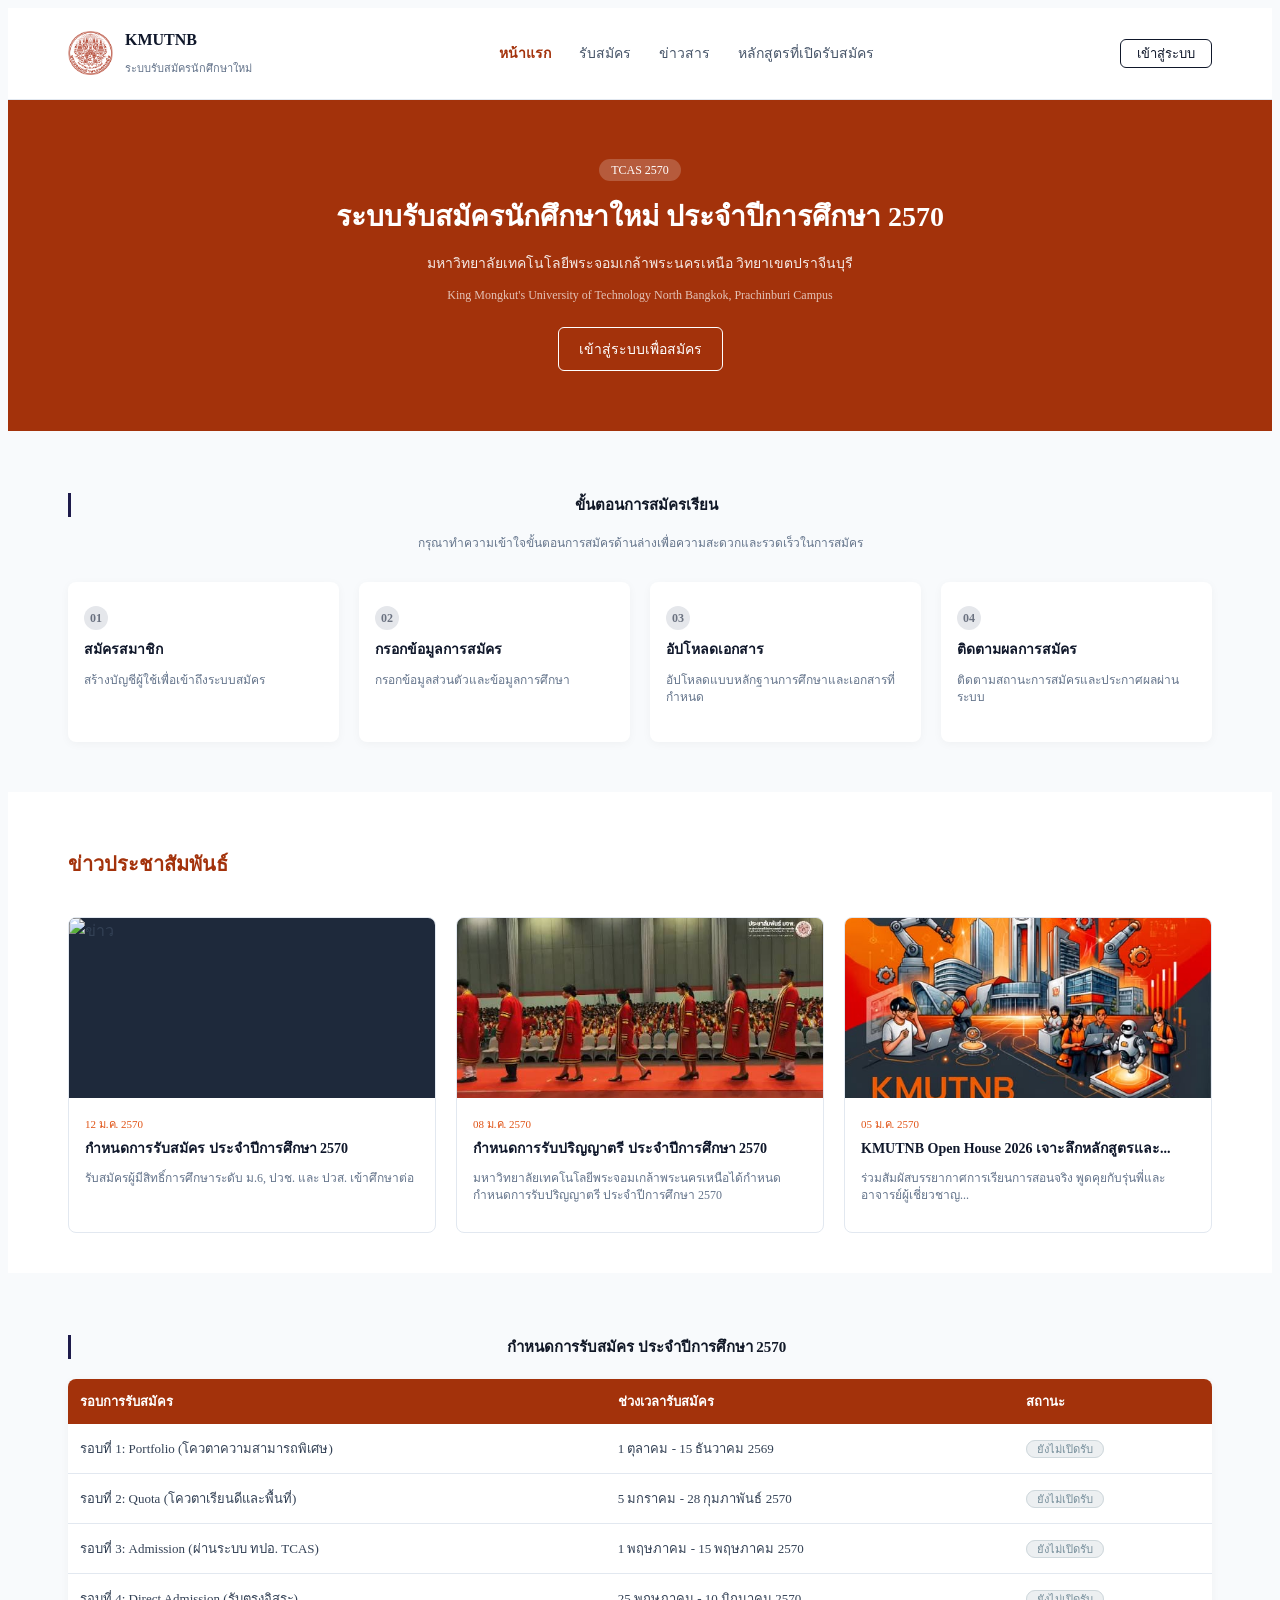
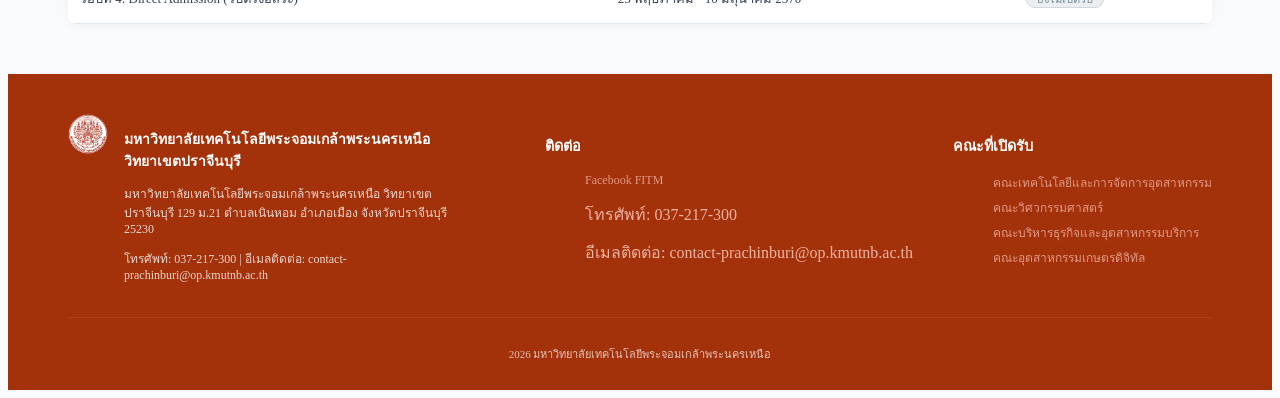
==== index.html @ 2d879f6e "A" ====
<!DOCTYPE html>
<html lang="th">
<head>
  <meta charset="UTF-8">
  <meta name="viewport" content="width=device-width, initial-scale=1.0">
  <title>ระบบรับสมัครนักศึกษาใหม่ - KMUTNB</title>
  <link rel="stylesheet" href="css/styless.css">
</head>
<body>


  <!-- HEADER NAVBAR -->
  <header class="topbar">
    <div class="brand">
      <img src="images/logo_kmutnb-(6).png" alt="KMUTNB Logo">
      <div class="topbar-text">
        <h1>KMUTNB</h1>
        <h2>ระบบรับสมัครนักศึกษาใหม่</h2>
      </div>
    </div>

    <!-- เมนูลิงก์เชื่อมไปหน้าต่างๆ ในโฟลเดอร์ -->
    <nav class="nav-link">
      <a href="index.html" class="active">หน้าแรก</a>
      <a href="register.html">รับสมัคร</a>
      <a href="news.html">ข่าวสาร</a>
      <a href="program.html">หลักสูตรที่เปิดรับสมัคร</a>
    </nav>

    <div class="nav-actions">
      <a href="login.html" class="btn-login">เข้าสู่ระบบ</a>
    </div>
  </header>

  <!-- HERO BANNER SECTION -->
  <section class="hero-section">
    <span class="tcas-tag">TCAS 2570</span>
    <h1>ระบบรับสมัครนักศึกษาใหม่ ประจำปีการศึกษา 2570</h1>
    <p class="university-name">มหาวิทยาลัยเทคโนโลยีพระจอมเกล้าพระนครเหนือ วิทยาเขตปราจีนบุรี</p>
    <p class="university-name-en">King Mongkut's University of Technology North Bangkok, Prachinburi Campus</p>
    
    <div class="hero-buttons">
      
      <a href="login.html" class="btn-hero-login">เข้าสู่ระบบเพื่อสมัคร</a>
    </div>
  </section>

  <!-- STEPS SECTION -->
  <section class="steps-section">
    <h2 class="section-title">ขั้นตอนการสมัครเรียน</h2>
    <p class="section-subtitle">กรุณาทำความเข้าใจขั้นตอนการสมัครด้านล่างเพื่อความสะดวกและรวดเร็วในการสมัคร</p>

    <div class="steps-grid">
      <div class="step-card">
        <span class="step-num">01</span>
        <h3>สมัครสมาชิก</h3>
        <p>สร้างบัญชีผู้ใช้เพื่อเข้าถึงระบบสมัคร</p>
      </div>
      <div class="step-card">
        <span class="step-num">02</span>
        <h3>กรอกข้อมูลการสมัคร</h3>
        <p>กรอกข้อมูลส่วนตัวและข้อมูลการศึกษา</p>
      </div>
      <div class="step-card">
        <span class="step-num">03</span>
        <h3>อัปโหลดเอกสาร</h3>
        <p>อัปโหลดแบบหลักฐานการศึกษาและเอกสารที่กำหนด</p>
      </div>
      <div class="step-card">
        <span class="step-num">04</span>
        <h3>ติดตามผลการสมัคร</h3>
        <p>ติดตามสถานะการสมัครและประกาศผลผ่านระบบ</p>
      </div>
    </div>
  </section>

  <!-- NEWS SECTION -->
  <section class="news-section">
    <div class="news-header">
      <h2>ข่าวประชาสัมพันธ์</h2>
    </div>

    <div class="news-grid">
      <div class="news-card">
        <div class="news-img-box">
          <img src="images/Timeline2570_1.jpg" alt="ข่าว">
        </div>
        <div class="news-content">
          <span class="news-date">12 ม.ค. 2570</span>
          <h3>กำหนดการรับสมัคร ประจำปีการศึกษา 2570</h3>
          <p>รับสมัครผู้มีสิทธิ์การศึกษาระดับ ม.6, ปวช. และ ปวส. เข้าศึกษาต่อ</p>
        </div>
      </div>

      <div class="news-card">
        <div class="news-img-box">
          <img src="images/รับปริญญา.jpg" alt="ข่าว">
        </div>
        <div class="news-content">
          <span class="news-date">08 ม.ค. 2570</span>
          <h3>กำหนดการรับปริญญาตรี ประจำปีการศึกษา 2570</h3>
          <p>มหาวิทยาลัยเทคโนโลยีพระจอมเกล้าพระนครเหนือได้กำหนดกำหนดการรับปริญญาตรี ประจำปีการศึกษา 2570</p>
        </div>
      </div>

      <div class="news-card">
        <div class="news-img-box">
          <img src="images/openhouse.jpg" alt="ข่าว">
        </div>
        <div class="news-content">
          <span class="news-date">05 ม.ค. 2570</span>
          <h3>KMUTNB Open House 2026 เจาะลึกหลักสูตรและ...</h3>
          <p>ร่วมสัมผัสบรรยากาศการเรียนการสอนจริง พูดคุยกับรุ่นพี่และอาจารย์ผู้เชี่ยวชาญ...
        </div>
      </div>
    </div>
  </section>

  <!-- SCHEDULE TABLE SECTION -->
  <section class="schedule-section">
    <h2 class="section-title">กำหนดการรับสมัคร ประจำปีการศึกษา 2570</h2>

    <table class="schedule-table">
      <thead>
        <tr>
          <th>รอบการรับสมัคร</th>
          <th>ช่วงเวลารับสมัคร</th>
          <th>สถานะ</th>
        </tr>
      </thead>
      <tbody>
        <tr>
          <td>รอบที่ 1: Portfolio (โควตาความสามารถพิเศษ)</td>
          <td>1 ตุลาคม - 15 ธันวาคม 2569</td>
          <td><span class="status-badge closed">ยังไม่เปิดรับ</span></td>
        </tr>
        <tr>
          <td>รอบที่ 2: Quota (โควตาเรียนดีและพื้นที่)</td>
          <td>5 มกราคม - 28 กุมภาพันธ์ 2570</td>
          <td><span class="status-badge closed">ยังไม่เปิดรับ</span></td>
        </tr>
        <tr>
          <td>รอบที่ 3: Admission (ผ่านระบบ ทปอ. TCAS)</td>
          <td>1 พฤษภาคม - 15 พฤษภาคม 2570</td>
          <td><span class="status-badge closed">ยังไม่เปิดรับ</span></td>
        </tr>
        <tr>
          <td>รอบที่ 4: Direct Admission (รับตรงอิสระ)</td>
          <td>25 พฤษภาคม - 10 มิถุนาคม 2570</td>
          <td><span class="status-badge closed">ยังไม่เปิดรับ</span></td>
        </tr>
      </tbody>
    </table>
  </section>

  <!-- FOOTER -->
  <footer>
    <div class="footer-container">
      <div class="footer-brand">
        <img src="images/logo_kmutnb-(6).png" alt="KMUTNB Logo">
        <div>
          <h3>มหาวิทยาลัยเทคโนโลยีพระจอมเกล้าพระนครเหนือ วิทยาเขตปราจีนบุรี</h3>
          <p>มหาวิทยาลัยเทคโนโลยีพระจอมเกล้าพระนครเหนือ วิทยาเขตปราจีนบุรี
            129 ม.21 ตำบลเนินหอม อำเภอเมือง จังหวัดปราจีนบุรี 25230
          </p>
          <p>โทรศัพท์: 037-217-300 | อีเมลติดต่อ: contact-prachinburi@op.kmutnb.ac.th</p>
        </div>
      </div>

      <div class="footer-links">
        <div class="footer-col">
          <h4>ติดต่อ</h4>
          <ul>
            <a href="https://www.facebook.com/FITM.KMUTNB?locale=th_TH" target="_blank"><li>Facebook FITM</li></a>
            <li><p>โทรศัพท์: 037-217-300</p></li>
            <li><p>อีเมลติดต่อ: contact-prachinburi@op.kmutnb.ac.th</p></li>
          </ul>
        </div>
        <div class="footer-col">
          <h4>คณะที่เปิดรับ</h4>
          <ul>
            <li><a href="courses.html">คณะเทคโนโลยีและการจัดการอุตสาหกรรม</a></li>
            <li><a href="courses.html">คณะวิศวกรรมศาสตร์</a></li>
            <li><a href="courses.html">คณะบริหารธุรกิจและอุตสาหกรรมบริการ</a></li>
            <li><a href="courses.html">คณะอุตสาหกรรมเกษตรดิจิทัล</a></li>
          </ul>
        </div>
      </div>
    </div>
    <div class="footer-bottom">
      <p> 2026 มหาวิทยาลัยเทคโนโลยีพระจอมเกล้าพระนครเหนือ</p>
    </div>
  </footer>

</body>
</html>
---- css/styless.css ----
/* ================= index ================= */
body {
  background-color: #f8fafc;
  color: #334155;
}

/* TOPBAR / NAVBAR */
.topbar {
  background-color: #ffffff;
  display: flex;
  justify-content: space-between;
  align-items: center;
  padding: 12px 60px;
  border-bottom: 1px solid #e2e8f0;
}

.brand {
  display: flex;
  align-items: center;
  gap: 12px;
}

.brand img {
  width: 45px;
  height: 45px;
  object-fit: contain;
}

.topbar-text h1 {
  font-size: 16px;
  color: #0f172a;
}

.topbar-text h2 {
  font-size: 11px;
  color: #64748b;
  font-weight: normal;
}

.nav-link {
  display: flex;
  gap: 28px;
}

.nav-link a {
  text-decoration: none;
  color: #475569;
  font-size: 14px;
}

.nav-link a.active,
.nav-link a:hover {
  color: #a3320b;
  font-weight: 600;
}

.btn-login {
  text-decoration: none;
  border: 1px solid #0f172a;
  color: #0f172a;
  padding: 6px 16px;
  border-radius: 6px;
  font-size: 13px;
  transition: all 0.2s;
}

.btn-login:hover {
  background-color: #0f172a;
  color: #ffffff;
}

/* HERO BANNER SECTION */
.hero-section {
  background-color: #a3320b; /* โทนสีแดงอิฐ/น้ำตาลแดง KMUTNB */
  color: #ffffff;
  text-align: center;
  padding: 60px 20px;
}

.tcas-tag {
  background-color: rgba(255, 255, 255, 0.2);
  padding: 4px 12px;
  border-radius: 20px;
  font-size: 12px;
}

.hero-section h1 {
  font-size: 28px;
  margin: 16px 0 8px;
}

.university-name {
  font-size: 14px;
  opacity: 0.9;
}

.university-name-en {
  font-size: 12px;
  opacity: 0.7;
  margin-bottom: 24px;
}

.hero-buttons {
  display: flex;
  justify-content: center;
  gap: 12px;
}

.btn-hero-apply {
  background-color: #e05315;
  color: #ffffff;
  padding: 10px 20px;
  border-radius: 6px;
  text-decoration: none;
  font-size: 14px;
  font-weight: 600;
}

.btn-hero-login {
  border: 1px solid #ffffff;
  color: #ffffff;
  padding: 10px 20px;
  border-radius: 6px;
  text-decoration: none;
  font-size: 14px;
}

/* STEPS SECTION */
.steps-section {
  padding: 50px 60px;
  text-align: center;
}

.section-title {
  font-size: 22px;
  color: #a3320b;
  margin-bottom: 6px;
}

.section-subtitle {
  font-size: 12px;
  color: #64748b;
  margin-bottom: 30px;
}

.steps-grid {
  display: flex;
  gap: 20px;
}

.step-card {
  flex: 1;
  background-color: #ffffff;
  padding: 24px 16px;
  border-radius: 8px;
  box-shadow: 0 2px 10px rgba(0, 0, 0, 0.04);
  text-align: left;
}

.step-num {
  font-size: 24px;
  font-weight: bold;
  color: #e05315;
}

.step-card h3 {
  font-size: 14px;
  margin: 8px 0;
  color: #0f172a;
}

.step-card p {
  font-size: 12px;
  color: #64748b;
  line-height: 1.4;
}

/* NEWS SECTION (ชุดโค้ดปรับปรุงสมบูรณ์) */
.news-section {
  padding: 40px 60px;
  background-color: #ffffff;
}

.news-header {
  display: flex;
  justify-content: space-between;
  align-items: center;
  margin-bottom: 20px;
}

.news-header h2 {
  font-size: 20px;
  color: #a3320b;
}

.view-all {
  color: #e05315;
  text-decoration: none;
  font-size: 13px;
  transition: color 0.2s ease;
}

.view-all:hover {
  color: #a3320b;
  text-decoration: underline;
}

.news-grid {
  display: flex;
  gap: 20px;
}

.news-card {
  flex: 1;
  border: 1px solid #e2e8f0;
  border-radius: 8px;
  overflow: hidden;
  background-color: #ffffff;
  transition: transform 0.2s ease, box-shadow 0.2s ease;
}

/* เอฟเฟกต์เมื่อวางเมาส์เหนือการ์ด */
.news-card:hover {
  transform: translateY(-4px);
  box-shadow: 0 10px 15px -3px rgba(0, 0, 0, 0.1);
}

/* ปรับปรุงกล่องและรูปภาพให้ขยายเต็มกรอบสวยงาม */
.news-img-box {
  width: 100%;
  height: 180px; /* ปรับความสูงกรอบรูปตามต้องการ */
  background-color: #1e293b;
  overflow: hidden;
}

.news-img-box img {
  width: 100%;
  height: 100%;
  object-fit: cover; /* ขยายภาพให้เต็มพื้นที่โดยไม่เสียสัดส่วน */
  object-position: center;
  display: block;
}

.news-content {
  padding: 16px;
}

.news-date {
  font-size: 11px;
  color: #e05315;
  font-weight: 500;
}

.news-content h3 {
  font-size: 14px;
  margin: 6px 0;
  color: #0f172a;
  line-height: 1.4;
}

.news-content p {
  font-size: 12px;
  color: #64748b;
  line-height: 1.4;
}

/* รองรับการแสดงผลบนสมาร์ตโฟน */
@media (max-width: 768px) {
  .news-section {
    padding: 24px 20px;
  }
  
  .news-grid {
    flex-direction: column;
  }
}

/* SCHEDULE SECTION */
.schedule-section {
  padding: 50px 60px;
  text-align: center;
}

.schedule-table {
  width: 100%;
  border-collapse: collapse;
  margin-top: 20px;
  background-color: #ffffff;
  border-radius: 8px;
  overflow: hidden;
  box-shadow: 0 2px 10px rgba(0, 0, 0, 0.04);
}

.schedule-table th {
  background-color: #a3320b;
  color: #ffffff;
  padding: 12px;
  font-size: 13px;
  text-align: left;
}

.schedule-table td {
  padding: 14px 12px;
  font-size: 13px;
  border-bottom: 1px solid #e2e8f0;
  text-align: left;
}

.status-badge {
  font-size: 11px;
  padding: 4px 8px;
  border-radius: 4px;
}

.status-badge.closed {
  background-color: #f1f5f9;
  color: #64748b;
}

/* FOOTER */
footer {
  background-color: #a3320b;
  color: #ffffff;
  padding: 40px 60px 16px;
}

.footer-container {
  display: flex;
  justify-content: space-between;
  gap: 40px;
  margin-bottom: 30px;
}

.footer-brand {
  display: flex;
  gap: 16px;
  max-width: 400px;
}

.footer-brand img {
  width: 40px;
  height: 40px;
}

.footer-brand h3 {
  font-size: 14px;
  margin-bottom: 6px;
}

.footer-brand p {
  font-size: 12px;
  opacity: 0.8;
  margin-bottom: 4px;
}

.footer-links {
  display: flex;
  gap: 40px;
}

.footer-col h4 {
  font-size: 13px;
  margin-bottom: 10px;
}

.footer-col ul {
  list-style: none;
}

.footer-col li {
  margin-bottom: 6px;
}

.footer-col a {
  color: #ffffff;
  opacity: 0.8;
  text-decoration: none;
  font-size: 12px;
}

.footer-bottom {
  text-align: center;
  border-top: 1px solid rgba(255, 255, 255, 0.1);
  padding-top: 16px;
  font-size: 11px;
  opacity: 0.7;
}
/* ================= register ================= */

body {
  background-color: #f8fafc;
  color: #334155;
}

/* HEADER & NAVBAR */
header {
  background-color: #ffffff;
  display: flex;
  justify-content: space-between;
  align-items: center;
  padding: 12px 60px;
  border-bottom: 1px solid #e2e8f0;
}

.brand {
  display: flex;
  align-items: center;
  gap: 12px;
}

/* คุมขนาดรูปตรามหาวิทยาลัย */
.brand img {
  width: 45px;
  height: 45px;
  object-fit: contain;
}

.brand-text {
  display: flex;
  flex-direction: column;
}

.brand-title {
  font-weight: 700;
  color: #1e293b;
  font-size: 15px;
}

.brand-subtitle {
  font-size: 11px;
  color: #64748b;
}

nav {
  display: flex;
  gap: 28px;
}

nav a {
  text-decoration: none;
  color: #475569;
  font-size: 14px;
}

nav a:hover {
  color: #0284c7;
}

.btn-login-nav {
  text-decoration: none;
  border: 1px solid #0f172a;
  color: #0f172a;
  padding: 6px 18px;
  border-radius: 6px;
  font-size: 13px;
  font-weight: 500;
  transition: all 0.2s;
}

.btn-login-nav:hover {
  background-color: #0f172a;
  color: #ffffff;
}

/* FORM CONTAINER CARD */
.container {
  display: flex;
  justify-content: center;
  align-items: center;
  padding: 40px 20px;
}

.card {
  background-color: #ffffff;
  width: 100%;
  max-width: 520px;
  padding: 36px 40px;
  border-radius: 12px;
  box-shadow: 0 4px 20px rgba(0, 0, 0, 0.04);
  text-align: center;
}

.card h2 {
  font-size: 22px;
  color: #0f172a;
  font-weight: 700;
  margin-bottom: 6px;
}

.card p.subtitle {
  font-size: 12px;
  color: #64748b;
  margin-bottom: 24px;
}

/* FORM INPUTS & LAYOUT */
.form-row {
  display: flex;
  gap: 16px;
  margin-bottom: 14px;
}

.form-group {
  flex: 1;
  text-align: left;
}

.form-group.full {
  margin-bottom: 14px;
}

label {
  display: block;
  font-size: 12px;
  font-weight: 600;
  color: #334155;
  margin-bottom: 6px;
}

input[type="text"],
input[type="email"],
input[type="tel"],
input[type="password"] {
  width: 100%;
  padding: 10px 12px;
  border: 1px solid #e2e8f0;
  border-radius: 6px;
  background-color: #f8fafc;
  font-size: 13px;
  color: #334155;
  outline: none;
  transition: border-color 0.2s;
}

input:focus {
  border-color: #0284c7;
  background-color: #ffffff;
}

/* CHECKBOX TERMS */
.terms {
  display: flex;
  align-items: center;
  gap: 8px;
  font-size: 12px;
  color: #475569;
  margin: 20px 0;
  text-align: left;
}

.terms label {
  margin: 0;
  font-weight: normal;
}

.terms input {
  accent-color: #e65100;
  width: 15px;
  height: 15px;
  cursor: pointer;
}

/* BUTTON & FOOTER LINK */
.btn-submit {
  width: 100%;
  padding: 12px;
  background-color: #e05315;
  color: #ffffff;
  border: none;
  border-radius: 6px;
  font-size: 14px;
  font-weight: 600;
  cursor: pointer;
  transition: background-color 0.2s;
}

.btn-submit:hover {
  background-color: #c8430a;
}

.login-link {
  margin-top: 18px;
  font-size: 12px;
  color: #64748b;
}

.login-link a {
  color: #0f172a;
  font-weight: 600;
  text-decoration: none;
}

.login-link a:hover {
  text-decoration: underline;
}


/* ================= PAGE PROGRAMS STYLES ================= */

/* Top Navigation Bar */
.top-nav {
    background-color: #222222;
    display: flex;
    justify-content: space-between;
    align-items: center;
    padding: 12px 40px;
}

.brand-logo {
    display: flex;
    align-items: center;
    gap: 10px;
    text-decoration: none;
    color: white;
    font-weight: bold;
}

.brand-logo .logo-icon {
    background-color: #e64a19;
    padding: 6px 8px;
    border-radius: 6px;
    font-size: 0.8rem;
}

.brand-logo small {
    display: block;
    font-size: 0.65rem;
    color: #aaa;
    font-weight: normal;
}

.nav-links {
    display: flex;
    gap: 20px;
}

.nav-links a {
    color: #ccc;
    text-decoration: none;
    font-size: 0.85rem;
}

.nav-links a.active, .nav-links a:hover {
    color: #ff6f43;
}

.btn-top-login {
    background-color: #e64a19;
    color: white;
    padding: 6px 18px;
    border-radius: 6px;
    text-decoration: none;
    font-size: 0.85rem;
}

/* Red Banner Section */
.program-hero {
    background-color: #a82b11;
    color: white;
    padding: 40px 20px;
}

.hero-inner {
    max-width: 1000px;
    margin: 0 auto;
}

.hero-inner h1 {
    font-size: 1.6rem;
    margin-bottom: 10px;
    font-weight: 600;
}

.hero-inner p {
    font-size: 0.85rem;
    color: #f1b2a4;
    line-height: 1.5;
}

/* Filter Section */
.filter-section {
    background-color: #ffffff;
    border-bottom: 1px solid #e0e0e0;
    padding: 15px 20px;
}

.filter-container {
    max-width: 1000px;
    margin: 0 auto;
    display: flex;
    gap: 12px;
}

.search-box {
    flex: 1.5;
    position: relative;
    display: flex;
    align-items: center;
}

.search-icon {
    position: absolute;
    left: 10px;
    font-size: 0.85rem;
    color: #888;
}

.search-box input {
    width: 100%;
    padding: 8px 10px 8px 32px;
    border: 1px solid #ccc;
    border-radius: 6px;
    font-size: 0.85rem;
}

.filter-select {
    flex: 1;
    padding: 8px 12px;
    border: 1px solid #ccc;
    border-radius: 6px;
    font-size: 0.82rem;
    color: #444;
    background-color: #fff;
}

/* Program Content Grid */
.program-content {
    background-color: #f4f5f7;
    padding: 30px 20px;
    min-height: 600px;
}

.cards-grid {
    max-width: 1000px;
    margin: 0 auto;
    display: grid;
    grid-template-columns: repeat(2, 1fr);
    gap: 20px;
}

/* Program Card Style */
.p-card {
    background: white;
    border-radius: 8px;
    padding: 20px;
    box-shadow: 0 1px 4px rgba(0,0,0,0.05);
    border: 1px solid #e8e8e8;
    display: flex;
    flex-direction: column;
}

.p-card-header {
    display: flex;
    justify-content: space-between;
    align-items: center;
    margin-bottom: 8px;
}

.faculty-name {
    font-size: 0.78rem;
    font-weight: 600;
}

.orange-text {
    color: #d84315;
}

.status-badge {
    font-size: 0.7rem;
    padding: 2px 10px;
    border-radius: 12px;
}

.status-badge.open {
    background-color: #e8f5e9;
    color: #2e7d32;
    border: 1px solid #c8e6c9;
}

.status-badge.closed {
    background-color: #eceff1;
    color: #78909c;
    border: 1px solid #cfd8dc;
}

.p-card h3 {
    font-size: 1.1rem;
    color: #111;
    margin-bottom: 4px;
}

.degree-text {
    font-size: 0.8rem;
    color: #666;
    margin-bottom: 12px;
}

.quota-info {
    font-size: 0.8rem;
    color: #555;
    margin-bottom: 20px;
    display: flex;
    align-items: center;
    gap: 6px;
}

.p-card-actions {
    display: grid;
    grid-template-columns: 1fr 1fr;
    gap: 10px;
    margin-top: auto;
}

.btn-outline {
    border: 1px solid #ccc;
    color: #333;
    text-align: center;
    padding: 8px;
    border-radius: 6px;
    text-decoration: none;
    font-size: 0.82rem;
}

.btn-filled {
    background-color: #e64a19;
    color: white;
    text-align: center;
    padding: 8px;
    border-radius: 6px;
    text-decoration: none;
    font-size: 0.82rem;
}

.btn-disabled {
    background-color: #b0bec5;
    color: white;
    border: none;
    padding: 8px;
    border-radius: 6px;
    font-size: 0.82rem;
    cursor: not-allowed;
}

/* Main Footer */
.main-footer {
    background-color: #a82b11;
    color: white;
    padding: 40px 20px;
}

.footer-inner {
    max-width: 1000px;
    margin: 0 auto;
    display: grid;
    grid-template-columns: 2fr 1fr 1fr 1fr;
    gap: 30px;
    font-size: 0.8rem;
}

.footer-col h4 {
    margin-bottom: 12px;
    font-size: 0.9rem;
}

.footer-col a {
    color: #f1b2a4;
    text-decoration: none;
    display: block;
    margin-bottom: 6px;
}

.footer-col p {
    color: #f1b2a4;
    margin-bottom: 6px;
    line-height: 1.4;
}

.brand-col .footer-logo {
    display: flex;
    align-items: center;
    gap: 8px;
    margin-bottom: 10px;
}

/* ================= LOGIN PAGE STYLES ================= */

.login-bg {
    background-color: #f4f6f9;
    min-height: 100vh;
    display: flex;
    flex-direction: column;
}

/* Header Navbar */
.login-nav {
    background-color: #ffffff;
    padding: 12px 50px;
    display: flex;
    justify-content: space-between;
    align-items: center;
    border-bottom: 1px solid #e5e7eb;
}

.logo-group {
    display: flex;
    align-items: center;
    gap: 12px;
    text-decoration: none;
}

.kmutnb-logo {
    height: 42px;
    width: auto;
}

.logo-text {
    display: flex;
    flex-direction: column;
}

.logo-text strong {
    color: #1e293b;
    font-size: 1rem;
    font-weight: 700;
    line-height: 1.2;
}

.logo-text span {
    color: #64748b;
    font-size: 0.75rem;
}

.nav-links-light {
    display: flex;
    gap: 24px;
}

.nav-links-light a {
    text-decoration: none;
    color: #334155;
    font-size: 0.88rem;
    font-weight: 500;
}

.nav-links-light a:hover {
    color: #e64a19;
}

/* Login Card Center Container */
.login-container {
    flex: 1;
    display: flex;
    justify-content: center;
    align-items: center;
    padding: 40px 20px;
}

.login-card {
    background: #ffffff;
    width: 100%;
    max-width: 440px;
    padding: 36px 32px;
    border-radius: 16px;
    box-shadow: 0 4px 20px rgba(0, 0, 0, 0.04);
    border: 1px solid #f1f5f9;
}

.login-card h2 {
    color: #0f172a;
    font-size: 1.4rem;
    font-weight: 700;
    text-align: center;
    margin-bottom: 6px;
}

.login-card .subtitle {
    color: #64748b;
    font-size: 0.78rem;
    text-align: center;
    margin-bottom: 24px;
}

/* Form Styles */
.login-card .form-group {
    margin-bottom: 18px;
}

.login-card label {
    display: block;
    font-size: 0.82rem;
    font-weight: 600;
    color: #1e293b;
    margin-bottom: 6px;
}

.login-card label span {
    color: #ef4444;
}

.login-card input[type="text"],
.login-card input[type="password"] {
    width: 100%;
    padding: 10px 14px;
    border: 1px solid #e2e8f0;
    border-radius: 8px;
    background-color: #f8fafc;
    font-size: 0.85rem;
    color: #334155;
    outline: none;
    transition: all 0.2s;
}

.login-card input[type="text"]:focus,
.login-card input[type="password"]:focus {
    border-color: #e64a19;
    background-color: #ffffff;
}

/* Password Input with Eye Icon */
.label-row {
    display: flex;
    justify-content: space-between;
    align-items: center;
}

.forgot-link {
    font-size: 0.75rem;
    color: #d97706;
    text-decoration: none;
}

.password-input-wrapper {
    position: relative;
    display: flex;
    align-items: center;
}

.eye-icon {
    position: absolute;
    right: 12px;
    color: #64748b;
    font-size: 0.9rem;
    cursor: pointer;
}

/* Checkbox Remember Me */
.remember-group {
    margin-bottom: 22px;
}

.custom-checkbox {
    display: flex;
    align-items: center;
    gap: 8px;
    font-size: 0.78rem;
    color: #475569;
    cursor: pointer;
    user-select: none;
}

.custom-checkbox input {
    accent-color: #e64a19;
    width: 15px;
    height: 15px;
}

/* Buttons and Footer */
.btn-submit {
    width: 100%;
    background-color: #d9531e;
    color: #ffffff;
    border: none;
    padding: 11px;
    border-radius: 8px;
    font-size: 0.9rem;
    font-weight: 600;
    cursor: pointer;
    transition: background 0.2s;
}

.btn-submit:hover {
    background-color: #b83f12;
}

.login-footer {
    text-align: center;
    margin-top: 20px;
    font-size: 0.78rem;
    color: #64748b;
}

.login-footer a {
    color: #1e293b;
    font-weight: 600;
    text-decoration: none;
}

.login-footer a:hover {
    color: #e64a19;
}

/* ================= DASHBOARD TOP NAV NO SIDEBAR STYLES ================= */

.dashboard-bg {
    background-color: #f4f6f9;
    margin: 0;
    padding: 0;
    font-family: 'Sarabun', sans-serif;
}

/* Header Top Nav */
.top-nav {
    background-color: #222222;
    display: flex;
    justify-content: space-between;
    align-items: center;
    padding: 12px 40px;
}

.brand-logo {
    display: flex;
    align-items: center;
    gap: 10px;
    text-decoration: none;
    color: white;
    font-weight: bold;
}

.brand-logo .logo-icon {
    background-color: #e64a19;
    padding: 6px 8px;
    border-radius: 6px;
    font-size: 0.8rem;
}

.brand-logo small {
    display: block;
    font-size: 0.65rem;
    color: #aaa;
    font-weight: normal;
}

.nav-links {
    display: flex;
    gap: 24px;
}

.nav-links a {
    color: #ccc;
    text-decoration: none;
    font-size: 0.88rem;
}

.nav-links a.active, .nav-links a:hover {
    color: #ff6f43;
    font-weight: 600;
}

.top-user-actions {
    display: flex;
    align-items: center;
    gap: 16px;
}

.user-display {
    color: #e2e8f0;
    font-size: 0.82rem;
}

.btn-top-logout {
    background-color: #383838;
    color: #ccc;
    padding: 6px 14px;
    border-radius: 6px;
    text-decoration: none;
    font-size: 0.82rem;
    transition: background 0.2s;
}

.btn-top-logout:hover {
    background-color: #e64a19;
    color: white;
}

/* Layout Center Container */
.dashboard-container-full {
    padding: 30px 20px;
}

.dashboard-inner {
    max-width: 1000px;
    margin: 0 auto;
}

/* Sub Header Bar */
.dash-topbar {
    display: flex;
    justify-content: space-between;
    align-items: center;
    margin-bottom: 20px;
}

.page-title {
    font-size: 1.3rem;
    font-weight: 700;
    color: #0f172a;
    margin: 0;
}

.topbar-actions {
    display: flex;
    align-items: center;
    gap: 12px;
}

.btn-icon {
    background: #ffffff;
    border: 1px solid #e2e8f0;
    width: 36px;
    height: 36px;
    border-radius: 50%;
    cursor: pointer;
    display: flex;
    align-items: center;
    justify-content: center;
    font-size: 0.9rem;
}

.academic-year-badge {
    background-color: #e0e7ff;
    color: #3730a3;
    font-size: 0.75rem;
    font-weight: 600;
    padding: 6px 14px;
    border-radius: 20px;
}

/* Welcome Banner */
.welcome-banner {
    background-color: #d9531e;
    color: #ffffff;
    border-radius: 12px;
    padding: 24px 28px;
    display: flex;
    justify-content: space-between;
    align-items: center;
    margin-bottom: 24px;
}

.banner-info h2 {
    font-size: 1.15rem;
    font-weight: 700;
    margin: 0 0 6px 0;
}

.banner-info p {
    font-size: 0.8rem;
    color: #fbe8e0;
    margin: 0;
}

.banner-badge {
    font-size: 2.2rem;
    background: rgba(255, 255, 255, 0.15);
    width: 56px;
    height: 56px;
    border-radius: 50%;
    display: flex;
    align-items: center;
    justify-content: center;
}

/* Status Cards Grid */
.status-cards-grid {
    display: grid;
    grid-template-columns: repeat(3, 1fr);
    gap: 16px;
    margin-bottom: 24px;
}

.status-card {
    background: #ffffff;
    border-radius: 12px;
    padding: 20px;
    border: 1px solid #e2e8f0;
}

.card-header {
    display: flex;
    justify-content: space-between;
    align-items: center;
    margin-bottom: 12px;
}

.card-subtitle {
    font-size: 0.75rem;
    color: #64748b;
}

.badge {
    font-size: 0.68rem;
    padding: 3px 8px;
    border-radius: 6px;
    font-weight: 600;
}

.badge-pending { background-color: #fef3c7; color: #b45309; }
.badge-info { background-color: #dbeafe; color: #1d4ed8; }
.badge-danger { background-color: #fee2e2; color: #dc2626; }

.card-title {
    font-size: 0.95rem;
    font-weight: 700;
    color: #0f172a;
    margin: 0 0 4px 0;
}

.card-description {
    font-size: 0.75rem;
    color: #64748b;
    margin: 0;
}

/* Details Grid */
.dashboard-details-grid {
    display: grid;
    grid-template-columns: 1.2fr 1fr;
    gap: 20px;
}

.panel-card {
    background: #ffffff;
    border-radius: 12px;
    padding: 20px 24px;
    border: 1px solid #e2e8f0;
}

.panel-title {
    font-size: 0.92rem;
    color: #0f172a;
    font-weight: 700;
    margin: 0 0 16px 0;
}

/* Shortcuts */
.shortcut-list {
    display: flex;
    flex-direction: column;
    gap: 12px;
}

.shortcut-item {
    display: flex;
    align-items: center;
    background-color: #f8fafc;
    padding: 12px 16px;
    border-radius: 10px;
    gap: 14px;
}

.shortcut-icon {
    width: 38px;
    height: 38px;
    border-radius: 8px;
    display: flex;
    align-items: center;
    justify-content: center;
    font-size: 1.05rem;
}

.icon-bg-purple { background-color: #f3e8ff; }
.icon-bg-orange { background-color: #ffedd5; }
.icon-bg-green  { background-color: #dcfce7; }

.shortcut-details { flex: 1; }

.shortcut-details strong {
    display: block;
    font-size: 0.82rem;
    color: #1e293b;
    margin-bottom: 2px;
}

.shortcut-details p {
    font-size: 0.72rem;
    color: #64748b;
    margin: 0;
}

.btn-action {
    padding: 6px 14px;
    border-radius: 6px;
    color: #ffffff;
    font-size: 0.75rem;
    font-weight: 600;
    text-decoration: none;
}

.btn-primary { background-color: #1e1b4b; }
.btn-accent  { background-color: #d9531e; }
.btn-success { background-color: #15803d; }

/* Activity Timeline */
.activity-timeline {
    list-style: none;
    padding: 0;
    margin: 0;
}

.timeline-item {
    display: flex;
    gap: 12px;
    margin-bottom: 18px;
}

.timeline-marker {
    width: 8px;
    height: 8px;
    background-color: #d9531e;
    border-radius: 50%;
    margin-top: 5px;
    flex-shrink: 0;
}

.activity-text {
    font-size: 0.78rem;
    color: #1e293b;
    font-weight: 600;
    margin: 0 0 2px 0;
}

.activity-time {
    font-size: 0.7rem;
    color: #94a3b8;
}



/*==========app======/*
body {
    background-color: #F4F6F9;
    color: #333333;
    padding: 24px;
    display: flex;
    justify-content: center;
}

/* Container Frame (1440x900 Scale Alignment) */
.app-container {
    width: 100%;
    max-width: 1200px;
    background: #FFFFFF;
    border-radius: 12px;
    padding: 32px;
    box-shadow: 0 4px 20px rgba(0, 0, 0, 0.03);
    border: 1px solid #E5E7EB;
}

/* 2. Header Style */
.app-header {
    display: flex;
    justify-content: space-between;
    align-items: center;
    margin-bottom: 24px;
}

.app-title {
    font-size: 20px;
    font-weight: 700;
    color: #111827;
}

.header-right {
    display: flex;
    align-items: center;
    gap: 12px;
}

.icon-btn {
    background: #F3F4F6;
    border: none;
    width: 36px;
    height: 36px;
    border-radius: 50%;
    display: flex;
    align-items: center;
    justify-content: center;
    cursor: pointer;
}

.bell-icon {
    display: inline-block;
    width: 14px;
    height: 14px;
    border: 2px solid #4B5563;
    border-radius: 50% 50% 0 0;
    position: relative;
}

.badge-year {
    background-color: #EEF2FF;
    color: #3730A3;
    font-size: 12px;
    font-weight: 600;
    padding: 6px 12px;
    border-radius: 20px;
}

/* 3. Step Wizard Bar */
.step-wizard {
    display: flex;
    align-items: center;
    background: #FAFAFA;
    border-radius: 30px;
    padding: 8px 16px;
    margin-bottom: 32px;
    border: 1px solid #F3F4F6;
}

.step-item {
    display: flex;
    align-items: center;
    gap: 8px;
    flex: 1;
    justify-content: center;
    color: #9CA3AF;
    font-size: 13px;
    font-weight: 500;
}

.step-item.active {
    color: #1E1B4B;
    font-weight: 700;
}

.step-num {
    width: 24px;
    height: 24px;
    border-radius: 50%;
    background: #E5E7EB;
    color: #6B7280;
    display: flex;
    align-items: center;
    justify-content: center;
    font-size: 12px;
}

.step-item.active .step-num {
    background: #1E1B4B;
    color: #FFFFFF;
}

.step-arrow {
    margin-left: auto;
    color: #D1D5DB;
}

/* 4. Form Layout Grid */
.form-card-container {
    background: #FFFFFF;
}

.form-section {
    margin-bottom: 28px;
}

.section-title {
    font-size: 15px;
    font-weight: 700;
    color: #111827;
    margin-bottom: 16px;
    padding-left: 10px;
    border-left: 3px solid #1E1B4B;
}

.section-divider {
    border: none;
    border-top: 1px solid #F3F4F6;
    margin: 28px 0;
}

.grid-3-cols {
    display: grid;
    grid-template-columns: 1fr 2fr 2fr;
    gap: 16px;
    margin-bottom: 16px;
}

.grid-2-cols {
    display: grid;
    grid-template-columns: 1fr 1fr;
    gap: 16px;
    margin-bottom: 16px;
}

.form-group {
    display: flex;
    flex-direction: column;
    gap: 6px;
}

.form-group.full-width {
    margin-bottom: 16px;
}

.form-group label {
    font-size: 12px;
    color: #4B5563;
    font-weight: 500;
}

/* Form Controls Input / Select */
.form-control {
    width: 100%;
    height: 40px;
    padding: 0 12px;
    background-color: #F8FAFC;
    border: 1px solid #E2E8F0;
    border-radius: 6px;
    font-size: 13px;
    color: #1E293B;
    outline: none;
    transition: all 0.2s ease;
}

.form-control:focus {
    background-color: #FFFFFF;
    border-color: #C83B1E;
    box-shadow: 0 0 0 2px rgba(200, 59, 30, 0.1);
}

/* Custom Radio Group */
.radio-group {
    display: flex;
    align-items: center;
    gap: 24px;
    height: 40px;
}

.radio-label {
    display: flex;
    align-items: center;
    gap: 8px;
    font-size: 13px;
    color: #374151;
    cursor: pointer;
}

.radio-label input[type="radio"] {
    accent-color: #1E1B4B;
    width: 16px;
    height: 16px;
}

/* 5. Buttons Styling */
.form-actions {
    display: flex;
    justify-content: space-between;
    align-items: center;
    margin-top: 32px;
    padding-top: 20px;
}

.btn-outline {
    background: #FFFFFF;
    border: 1px solid #E5E7EB;
    color: #6B7280;
    padding: 10px 20px;
    border-radius: 6px;
    font-size: 13px;
    font-weight: 500;
    cursor: pointer;
}

.btn-outline:hover {
    background: #F9FAFB;
}

.btn-primary-orange {
    background: #D94625;
    border: none;
    color: #FFFFFF;
    padding: 10px 28px;
    border-radius: 6px;
    font-size: 13px;
    font-weight: 600;
    cursor: pointer;
}

.btn-primary-orange:hover {
    background: #C83B1E;
}



/* ================= PAGE PROGRAMS STYLES ================= */

/* Top Navigation Bar */
.top-nav {
    background-color: #222222;
    display: flex;
    justify-content: space-between;
    align-items: center;
    padding: 12px 40px;
}

.brand-logo {
    display: flex;
    align-items: center;
    gap: 10px;
    text-decoration: none;
    color: white;
    font-weight: bold;
}

.brand-logo .logo-icon {
    background-color: #e64a19;
    padding: 6px 8px;
    border-radius: 6px;
    font-size: 0.8rem;
}

.brand-logo small {
    display: block;
    font-size: 0.65rem;
    color: #aaa;
    font-weight: normal;
}

.nav-links {
    display: flex;
    gap: 20px;
}

.nav-links a {
    color: #ccc;
    text-decoration: none;
    font-size: 0.85rem;
}

.nav-links a.active, .nav-links a:hover {
    color: #ff6f43;
}

.btn-top-login {
    background-color: #e64a19;
    color: white;
    padding: 6px 18px;
    border-radius: 6px;
    text-decoration: none;
    font-size: 0.85rem;
}

/* Red Banner Section */
.program-hero {
    background-color: #a82b11;
    color: white;
    padding: 40px 20px;
}

.hero-inner {
    max-width: 1000px;
    margin: 0 auto;
}

.hero-inner h1 {
    font-size: 1.6rem;
    margin-bottom: 10px;
    font-weight: 600;
}

.hero-inner p {
    font-size: 0.85rem;
    color: #f1b2a4;
    line-height: 1.5;
}

/* Filter Section */
.filter-section {
    background-color: #ffffff;
    border-bottom: 1px solid #e0e0e0;
    padding: 15px 20px;
}

.filter-container {
    max-width: 1000px;
    margin: 0 auto;
    display: flex;
    gap: 12px;
}

.search-box {
    flex: 1.5;
    position: relative;
    display: flex;
    align-items: center;
}

.search-icon {
    position: absolute;
    left: 10px;
    font-size: 0.85rem;
    color: #888;
}

.search-box input {
    width: 100%;
    padding: 8px 10px 8px 32px;
    border: 1px solid #ccc;
    border-radius: 6px;
    font-size: 0.85rem;
}

.filter-select {
    flex: 1;
    padding: 8px 12px;
    border: 1px solid #ccc;
    border-radius: 6px;
    font-size: 0.82rem;
    color: #444;
    background-color: #fff;
}

/* Program Content Grid */
.program-content {
    background-color: #f4f5f7;
    padding: 30px 20px;
    min-height: 600px;
}

.cards-grid {
    max-width: 1000px;
    margin: 0 auto;
    display: grid;
    grid-template-columns: repeat(2, 1fr);
    gap: 20px;
}

/* Program Card Style */
.p-card {
    background: white;
    border-radius: 8px;
    padding: 20px;
    box-shadow: 0 1px 4px rgba(0,0,0,0.05);
    border: 1px solid #e8e8e8;
    display: flex;
    flex-direction: column;
}

.p-card-header {
    display: flex;
    justify-content: space-between;
    align-items: center;
    margin-bottom: 8px;
}

.faculty-name {
    font-size: 0.78rem;
    font-weight: 600;
}

.orange-text {
    color: #d84315;
}

.status-badge {
    font-size: 0.7rem;
    padding: 2px 10px;
    border-radius: 12px;
}

.status-badge.open {
    background-color: #e8f5e9;
    color: #2e7d32;
    border: 1px solid #c8e6c9;
}

.status-badge.closed {
    background-color: #eceff1;
    color: #78909c;
    border: 1px solid #cfd8dc;
}

.p-card h3 {
    font-size: 1.1rem;
    color: #111;
    margin-bottom: 4px;
}

.degree-text {
    font-size: 0.8rem;
    color: #666;
    margin-bottom: 12px;
}

.quota-info {
    font-size: 0.8rem;
    color: #555;
    margin-bottom: 20px;
    display: flex;
    align-items: center;
    gap: 6px;
}

.p-card-actions {
    display: grid;
    grid-template-columns: 1fr 1fr;
    gap: 10px;
    margin-top: auto;
}

.btn-outline {
    border: 1px solid #ccc;
    color: #333;
    text-align: center;
    padding: 8px;
    border-radius: 6px;
    text-decoration: none;
    font-size: 0.82rem;
}

.btn-filled {
    background-color: #e64a19;
    color: white;
    text-align: center;
    padding: 8px;
    border-radius: 6px;
    text-decoration: none;
    font-size: 0.82rem;
}

.btn-disabled {
    background-color: #b0bec5;
    color: white;
    border: none;
    padding: 8px;
    border-radius: 6px;
    font-size: 0.82rem;
    cursor: not-allowed;
}

/* Main Footer */
.main-footer {
    background-color: #a82b11;
    color: white;
    padding: 40px 20px;
}

.footer-inner {
    max-width: 1000px;
    margin: 0 auto;
    display: grid;
    grid-template-columns: 2fr 1fr 1fr 1fr;
    gap: 30px;
    font-size: 0.8rem;
}

.footer-col h4 {
    margin-bottom: 12px;
    font-size: 0.9rem;
}

.footer-col a {
    color: #f1b2a4;
    text-decoration: none;
    display: block;
    margin-bottom: 6px;
}

.footer-col p {
    color: #f1b2a4;
    margin-bottom: 6px;
    line-height: 1.4;
}

.brand-col .footer-logo {
    display: flex;
    align-items: center;
    gap: 8px;
    margin-bottom: 10px;
}

/* ปรับขนาดรูปภาพ */
.detail-img {
  width: 60%;          /* ปรับความกว้าง */
  max-width: 800px;    /* จำกัดขนาด */
  height: auto;        /* สัดส่วนภาพ */
  display: block;
  margin: 20px auto;   /* กลางจอ */
}

/* ปุ่มย้อนกลับมุมล่างซ้าย */
.back-button {
  position: fixed;     /* ไว้มุมล่างซ้าย */
  bottom: 20px;
  left: 20px;
  display: block;
  width: fit-content;
  padding: 10px 20px;
  background-color: #ff6600;
  color: white;
  text-decoration: none;
  border-radius: 8px;
}

.back-button:hover {
  background-color: #cc5200;
}
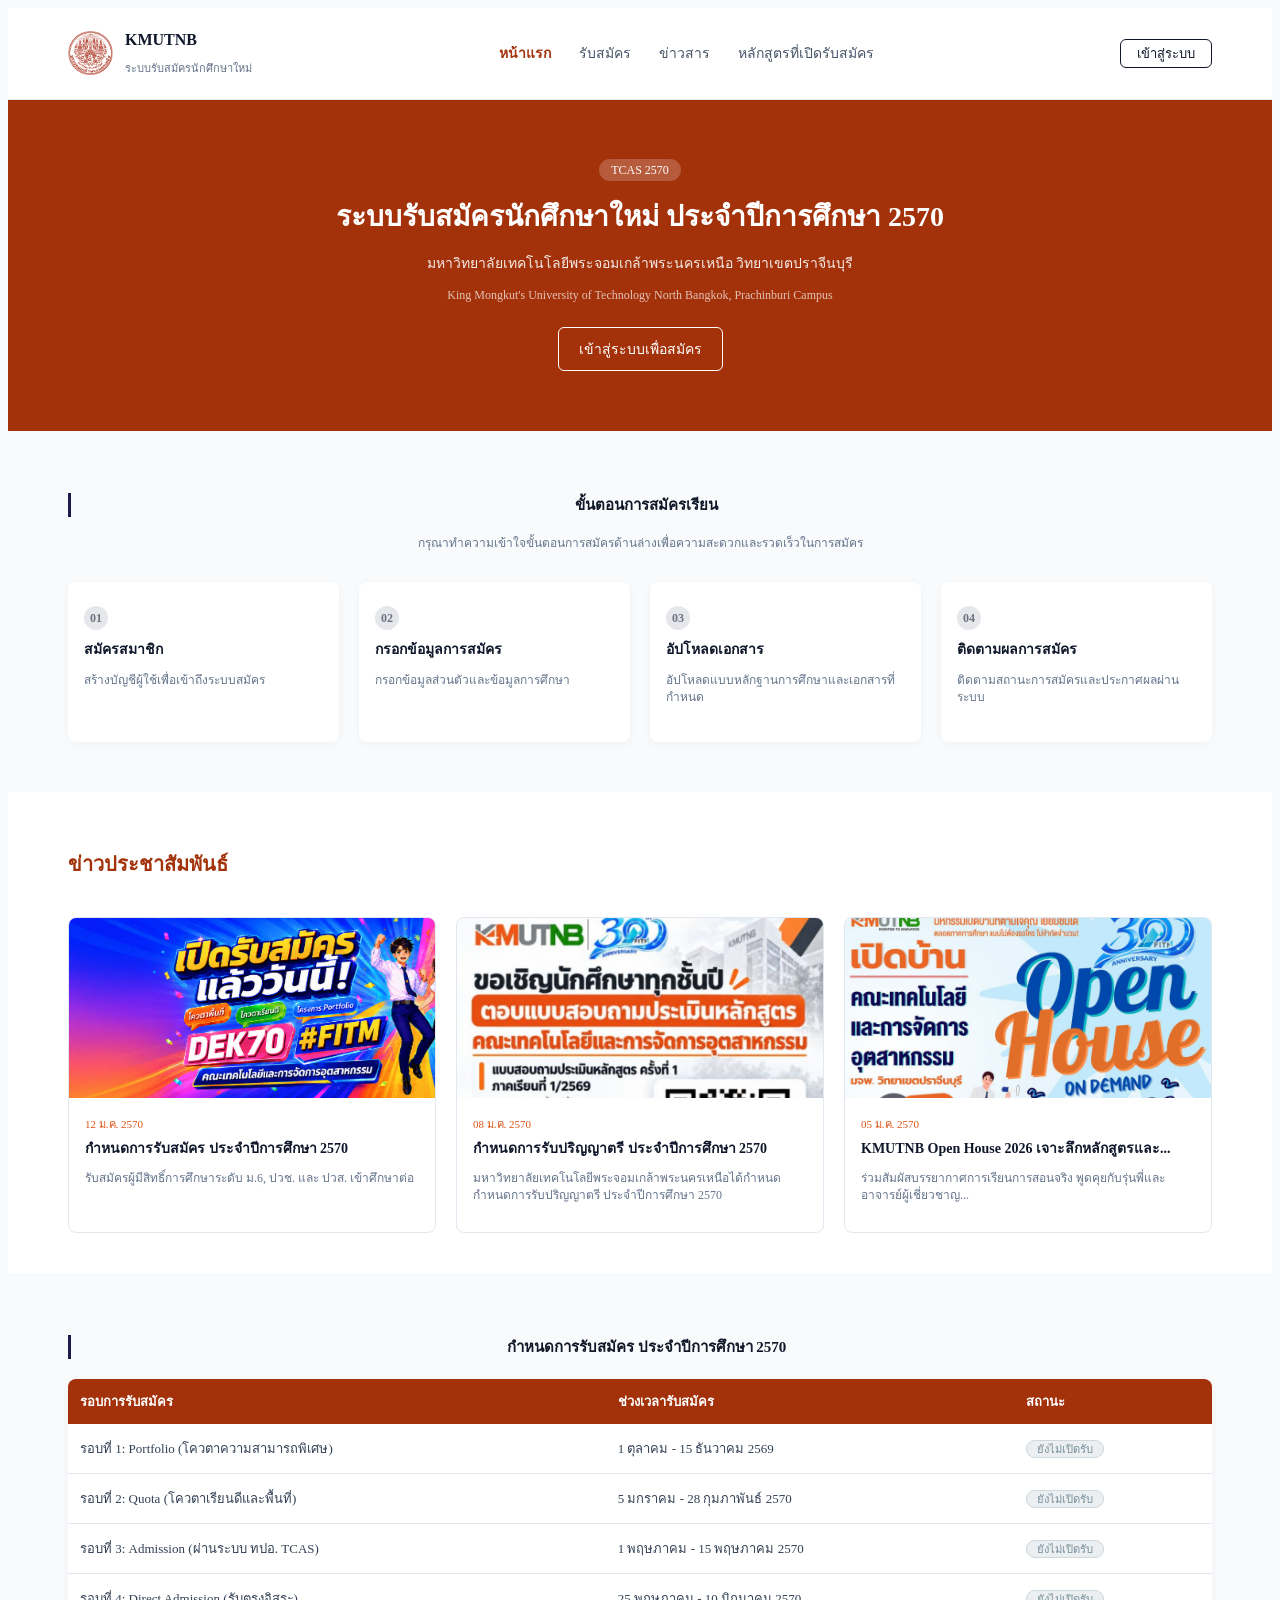
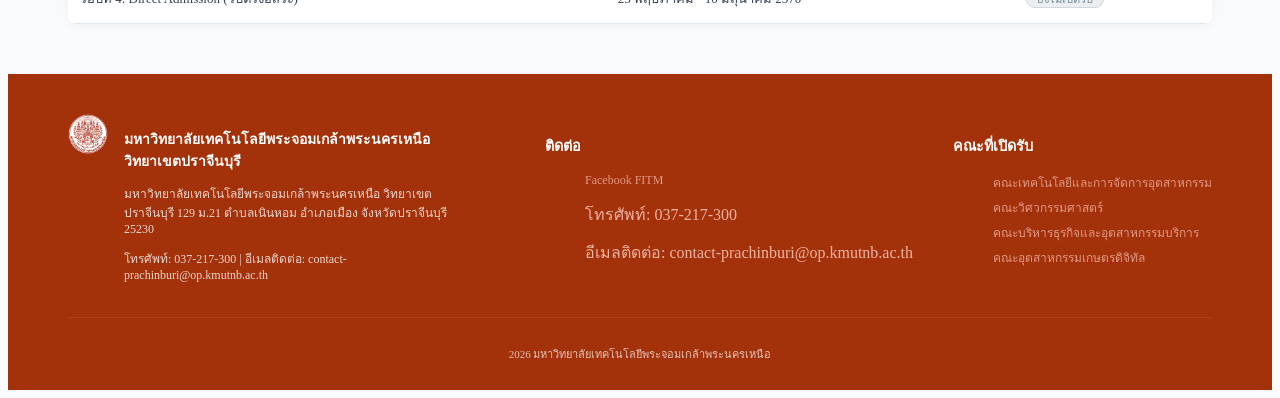
==== commit ee7667e3: "AA" ====
--- a/index.html
+++ b/index.html
@@ -83,7 +83,7 @@
     <div class="news-grid">
       <div class="news-card">
         <div class="news-img-box">
-          <img src="images/Timeline2570_1.jpg" alt="ข่าว">
+          <img src="images/รับนักศึกษาใหม่.png" alt="ข่าว">
         </div>
         <div class="news-content">
           <span class="news-date">12 ม.ค. 2570</span>
@@ -94,7 +94,7 @@
 
       <div class="news-card">
         <div class="news-img-box">
-          <img src="images/รับปริญญา.jpg" alt="ข่าว">
+          <img src="images/ประเมิน.png" alt="ข่าว">
         </div>
         <div class="news-content">
           <span class="news-date">08 ม.ค. 2570</span>
@@ -105,7 +105,7 @@
 
       <div class="news-card">
         <div class="news-img-box">
-          <img src="images/openhouse.jpg" alt="ข่าว">
+          <img src="images/เปิดบ้าน.png" alt="ข่าว">
         </div>
         <div class="news-content">
           <span class="news-date">05 ม.ค. 2570</span>
--- a/css/styless.css
+++ b/css/styless.css
@@ -1629,27 +1629,43 @@
     box-shadow: 0 0 0 2px rgba(200, 59, 30, 0.1);
 }
 
-/* Custom Radio Group */
-.radio-group {
-    display: flex;
-    align-items: center;
-    gap: 24px;
+/* ================= GENDER RADIO ================= */
+
+.form-group .radio-group {
+    display: flex;
+    align-items: center;
+    gap: 25px;
     height: 40px;
-}
-
-.radio-label {
-    display: flex;
+    width: 100%;
+    margin: 0;
+}
+
+.form-group .radio-label {
+    display: inline-flex;
+    flex-direction: row;
     align-items: center;
     gap: 8px;
+    margin: 0;
+    padding: 0;
     font-size: 13px;
+    font-weight: 400;
     color: #374151;
     cursor: pointer;
-}
-
-.radio-label input[type="radio"] {
-    accent-color: #1E1B4B;
+    white-space: nowrap;
+    user-select: none;
+}
+
+.form-group .radio-label input[type="radio"] {
     width: 16px;
     height: 16px;
+    margin: 0;
+    padding: 0;
+    accent-color: #1E1B4B;
+    cursor: pointer;
+}
+
+.form-group .radio-custom {
+    display: none;
 }
 
 /* 5. Buttons Styling */
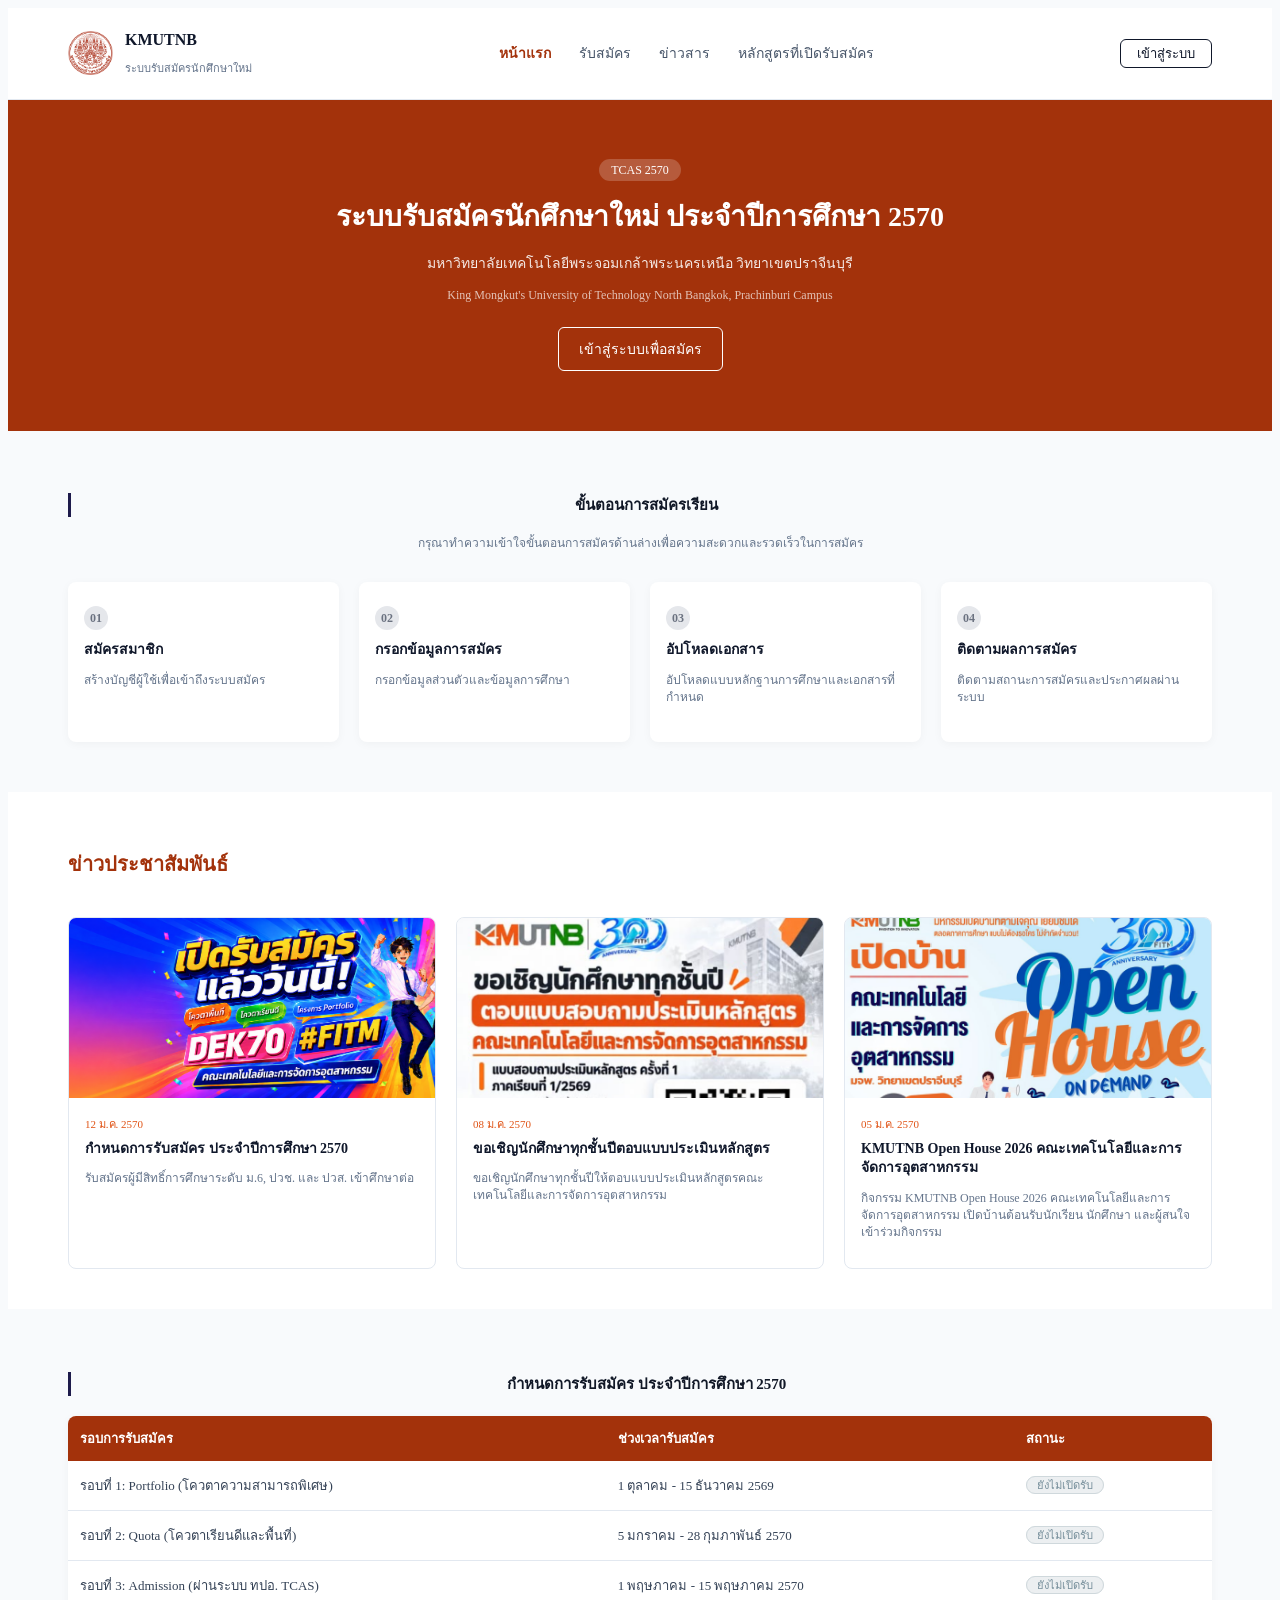
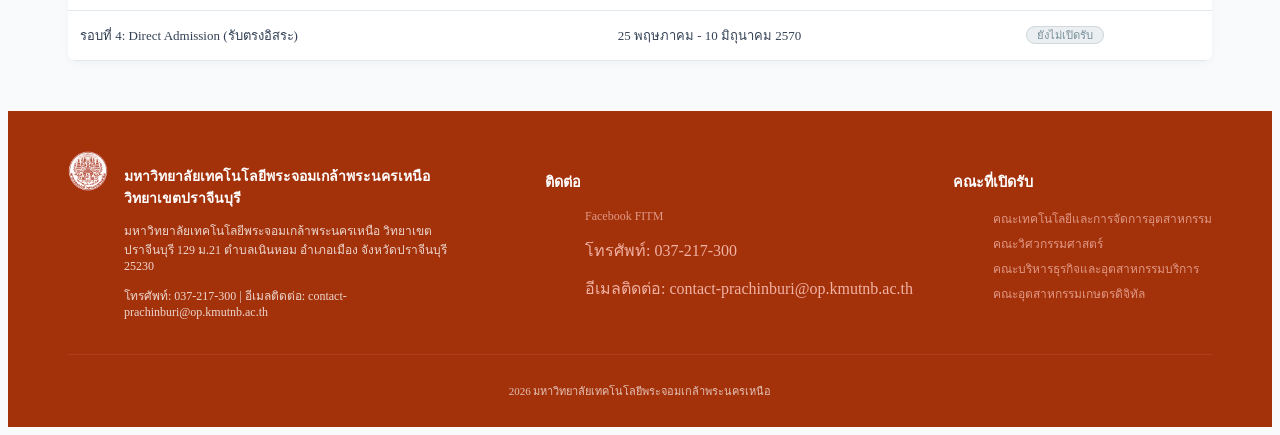
==== commit 9d4ca503: "A" ====
--- a/index.html
+++ b/index.html
@@ -98,8 +98,8 @@
         </div>
         <div class="news-content">
           <span class="news-date">08 ม.ค. 2570</span>
-          <h3>กำหนดการรับปริญญาตรี ประจำปีการศึกษา 2570</h3>
-          <p>มหาวิทยาลัยเทคโนโลยีพระจอมเกล้าพระนครเหนือได้กำหนดกำหนดการรับปริญญาตรี ประจำปีการศึกษา 2570</p>
+          <h3>ขอเชิญนักศึกษาทุกชั้นปีตอบแบบประเมินหลักสูตร</h3>
+          <p>ขอเชิญนักศึกษาทุกชั้นปีให้ตอบแบบประเมินหลักสูตรคณะเทคโนโลยีและการจัดการอุตสาหกรรม</p>
         </div>
       </div>
 
@@ -109,8 +109,8 @@
         </div>
         <div class="news-content">
           <span class="news-date">05 ม.ค. 2570</span>
-          <h3>KMUTNB Open House 2026 เจาะลึกหลักสูตรและ...</h3>
-          <p>ร่วมสัมผัสบรรยากาศการเรียนการสอนจริง พูดคุยกับรุ่นพี่และอาจารย์ผู้เชี่ยวชาญ...
+          <h3>KMUTNB Open House 2026 คณะเทคโนโลยีและการจัดการอุตสาหกรรม</h3>
+          <p>กิจกรรม KMUTNB Open House 2026 คณะเทคโนโลยีและการจัดการอุตสาหกรรม เปิดบ้านต้อนรับนักเรียน นักศึกษา และผู้สนใจเข้าร่วมกิจกรรม</p>
         </div>
       </div>
     </div>
--- a/css/styless.css
+++ b/css/styless.css
@@ -2021,4 +2021,4 @@
 
 .back-button:hover {
   background-color: #cc5200;
-}
+}
